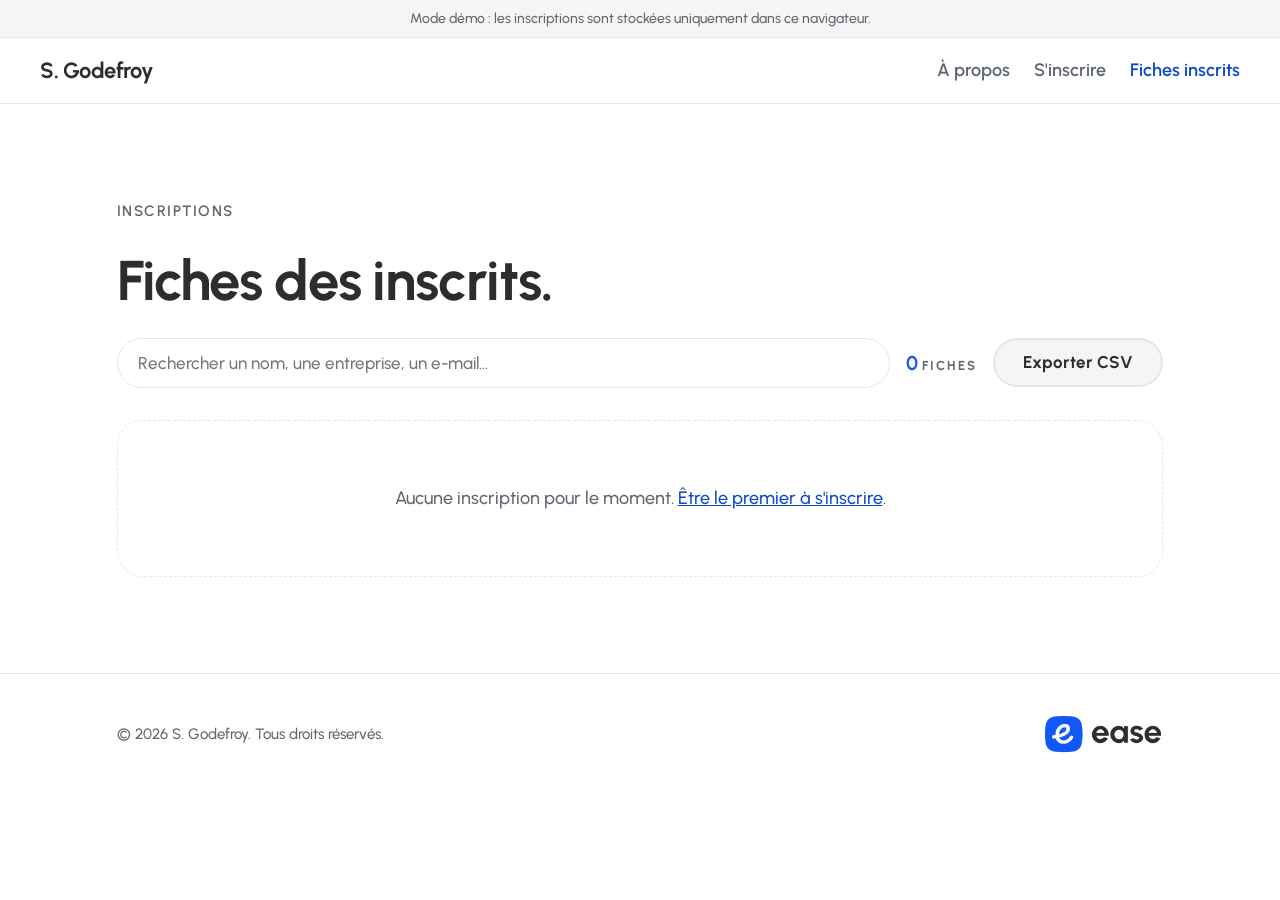
==== fiches.html @ 8499030e "Formulaire d'inscription, page des fiches et charte EASE Co-Authored-By: Claude Opus 5.5 <noreply@an" ====
<!DOCTYPE html>
<html lang="fr">
<head>
  <meta charset="UTF-8">
  <meta name="viewport" content="width=device-width, initial-scale=1.0">
  <title>S. Godefroy — Fiches des inscrits</title>
  <meta name="robots" content="noindex, nofollow">
  <link rel="icon" type="image/png" href="assets/ease-symbole.png">
  <link rel="preconnect" href="https://fonts.googleapis.com">
  <link rel="preconnect" href="https://fonts.gstatic.com" crossorigin>
  <link href="https://fonts.googleapis.com/css2?family=Urbanist:wght@500;600;700&display=swap" rel="stylesheet">
  <link rel="stylesheet" href="style.css">
</head>
<body>
  <header class="site-header">
    <div class="container nav">
      <a href="index.html" class="logo">S. Godefroy</a>
      <nav class="nav-links">
        <a href="index.html#apropos">À propos</a>
        <a href="index.html#inscription">S'inscrire</a>
        <a href="fiches.html" aria-current="page">Fiches inscrits</a>
      </nav>
    </div>
  </header>

  <main class="section">
    <div class="container">
      <p class="eyebrow">Inscriptions</p>
      <h2>Fiches des inscrits.</h2>

      <div class="toolbar">
        <input type="search" id="search" placeholder="Rechercher un nom, une entreprise, un e-mail…" aria-label="Rechercher">
        <span><span class="count" id="count">0</span> <span class="label">fiches</span></span>
        <button class="btn btn-secondary" id="export">Exporter CSV</button>
      </div>

      <div id="fiches" class="fiches" aria-live="polite"></div>
    </div>
  </main>

  <footer class="site-footer">
    <div class="container footer-inner">
      <p>© <span id="year"></span> S. Godefroy. Tous droits réservés.</p>
      <img src="assets/ease-signature.png" alt="ease" class="footer-logo">
    </div>
  </footer>

  <script src="config.js"></script>
  <script src="storage.js"></script>
  <script>
    const grid = document.getElementById('fiches');
    const count = document.getElementById('count');
    const search = document.getElementById('search');
    let all = [];

    const esc = s => String(s ?? '').replace(/[&<>"']/g, c => ({'&':'&amp;','<':'&lt;','>':'&gt;','"':'&quot;',"'":'&#39;'}[c]));
    const initials = f => ((f.prenom || '')[0] || '') + ((f.nom || '')[0] || '');
    const fmtDate = d => d ? new Date(d).toLocaleString('fr-FR', { dateStyle: 'long', timeStyle: 'short' }) : '';

    function card(f) {
      const rows = [
        ['E-mail', f.email ? `<a href="mailto:${esc(f.email)}">${esc(f.email)}</a>` : ''],
        ['Téléphone', f.telephone ? `<a href="tel:${esc(f.telephone)}">${esc(f.telephone)}</a>` : ''],
        ['Fonction', esc(f.fonction)]
      ].filter(r => r[1]);
      return `
        <article class="fiche">
          <div class="fiche-head">
            <div class="avatar">${esc(initials(f).toUpperCase())}</div>
            <div>
              <h3>${esc(f.prenom)} ${esc(f.nom)}</h3>
              ${f.entreprise ? `<div class="org">${esc(f.entreprise)}</div>` : ''}
            </div>
          </div>
          ${f.participation ? `<span class="tag">${esc(f.participation)}</span>` : ''}
          <dl>${rows.map(r => `<dt>${r[0]}</dt><dd>${r[1]}</dd>`).join('')}</dl>
          ${f.message ? `<div class="note">${esc(f.message)}</div>` : ''}
          <div class="fiche-date">Inscrit le ${esc(fmtDate(f.created_at))}</div>
        </article>`;
    }

    function render() {
      const q = search.value.trim().toLowerCase();
      const list = q ? all.filter(f =>
        ['prenom','nom','email','entreprise','fonction','participation'].some(k => (f[k] || '').toLowerCase().includes(q))
      ) : all;
      count.textContent = list.length;
      grid.innerHTML = list.length
        ? list.map(card).join('')
        : `<div class="empty" style="grid-column:1/-1">${all.length ? 'Aucune fiche ne correspond à la recherche.' : 'Aucune inscription pour le moment. <a href="index.html#inscription" style="color:var(--color-primary-text)">Être le premier à s\'inscrire</a>.'}</div>`;
    }

    function exportCsv() {
      const cols = ['created_at','prenom','nom','email','telephone','entreprise','fonction','participation','message'];
      const q = v => '"' + String(v ?? '').replace(/"/g, '""') + '"';
      const csv = '﻿' + [cols.join(';'), ...all.map(f => cols.map(c => q(f[c])).join(';'))].join('\n');
      const a = document.createElement('a');
      a.href = URL.createObjectURL(new Blob([csv], { type: 'text/csv;charset=utf-8' }));
      a.download = 'inscriptions.csv';
      a.click();
    }

    search.addEventListener('input', render);
    document.getElementById('export').addEventListener('click', exportCsv);

    Inscriptions.list()
      .then(list => { all = list; render(); })
      .catch(err => { grid.innerHTML = `<div class="empty" style="grid-column:1/-1">${esc(err.message)}</div>`; });
  </script>
</body>
</html>
---- style.css ----
/* Charte EASE — Design System v1.0
   Urbanist, une seule primaire (#1158F5), aucun dégradé, une seule ombre. */
:root {
  --color-primary: #1158F5;
  --color-primary-text: #0E48C9;
  --color-primary-dark: #0B3CA6;
  --color-ink: #2D2D2E;
  --color-gray-text: #5E6670;
  --color-gray-bg: #F5F5F5;
  --color-border: #E2E7ED;
  --color-alert: #E14B3A;
  --color-white: #FFFFFF;

  --font-family: 'Urbanist', -apple-system, BlinkMacSystemFont, sans-serif;
  --radius-card: 26px;
  --radius-block: 18px;
  --radius-principle: 14px;
  --radius-pill: 999px;
  --shadow-card: 0 18px 50px rgba(31, 31, 31, 0.06);

  --timing-entry: cubic-bezier(0.33, 1, 0.68, 1);
  --timing-micro: cubic-bezier(0.4, 0, 0.2, 1);
}

* { box-sizing: border-box; margin: 0; padding: 0; }
html { scroll-behavior: smooth; }

body {
  font-family: var(--font-family);
  font-weight: 500;
  background: var(--color-white);
  color: var(--color-ink);
  line-height: 1.5;
  font-size: 18px;
}

.container { width: 100%; max-width: 1200px; margin: 0 auto; padding: 0 clamp(16px, 6vw, 120px); }
.narrow { max-width: 800px; }

h1, h2, h3 { font-weight: 700; color: var(--color-ink); }
p { max-width: 66ch; }

/* Eyebrow + label : seules majuscules autorisées, toujours en gris */
.eyebrow {
  text-transform: uppercase; letter-spacing: 0.10em; font-weight: 600;
  color: var(--color-gray-text); font-size: 15px; margin-bottom: 12px;
}
.label {
  text-transform: uppercase; letter-spacing: 0.16em; font-weight: 700;
  color: var(--color-gray-text); font-size: 13px;
}

/* En-tête */
.site-header {
  position: sticky; top: 0; z-index: 10;
  background: var(--color-white);
  border-bottom: 1px solid var(--color-border);
}
.nav { display: flex; justify-content: space-between; align-items: center; padding: 16px 0; gap: 16px; }
.logo { font-weight: 700; font-size: 22px; letter-spacing: -0.02em; color: var(--color-ink); text-decoration: none; }
.nav-links { display: flex; gap: 24px; align-items: center; flex-wrap: wrap; }
.nav-links a { color: var(--color-gray-text); text-decoration: none; font-weight: 600; transition: color .2s var(--timing-micro); }
.nav-links a:hover, .nav-links a[aria-current="page"] { color: var(--color-primary-text); }

/* Hero */
.hero { padding: clamp(64px, 12vw, 140px) 0 clamp(56px, 10vw, 120px); }
.hero h1 {
  font-size: clamp(44px, 9vw, 116px);
  line-height: 1.16; letter-spacing: -0.03em; margin-bottom: 24px;
}
.hero h1 .accent { color: var(--color-primary); }
.lead { font-size: clamp(20px, 2.4vw, 26px); color: var(--color-gray-text); margin-bottom: 40px; line-height: 1.4; }
.actions { display: flex; gap: 16px; flex-wrap: wrap; }

/* Boutons */
.btn {
  display: inline-flex; align-items: center; justify-content: center;
  padding: 14px 28px; border-radius: var(--radius-pill);
  font: 700 17px/1 var(--font-family); text-decoration: none; cursor: pointer;
  border: 2px solid transparent;
  transition: background .2s var(--timing-micro), transform .2s var(--timing-micro);
}
.btn:hover { transform: translateY(-2px); }
.btn-primary { background: var(--color-primary); color: var(--color-white); }
.btn-primary:hover { background: var(--color-primary-dark); }
.btn-secondary { background: var(--color-gray-bg); color: var(--color-ink); border-color: var(--color-border); }
.btn-ghost { background: transparent; color: var(--color-primary-text); border-color: var(--color-primary); }
.btn:disabled { opacity: .6; cursor: wait; transform: none; }

/* Sections */
.section { padding: clamp(56px, 9vw, 96px) 0; scroll-margin-top: 72px; }
.section.alt { background: var(--color-gray-bg); }
.section h2 {
  font-size: clamp(32px, 5vw, 56px); line-height: 1.2; letter-spacing: -0.02em; margin-bottom: 24px;
}
.section p { color: var(--color-gray-text); margin-bottom: 24px; }

/* Cartes */
.cards { display: grid; grid-template-columns: repeat(auto-fit, minmax(260px, 1fr)); gap: 24px; }
.card {
  background: var(--color-white); border: 1px solid var(--color-border);
  border-radius: var(--radius-card); padding: 40px 32px;
}
.card h3 { font-size: 24px; letter-spacing: -0.02em; margin: 16px 0 8px; }
.card p { margin: 0; }
.pastille {
  display: inline-flex; align-items: center; justify-content: center;
  width: 46px; height: 46px; border-radius: var(--radius-principle);
  background: var(--color-primary); color: var(--color-white); font-weight: 700; font-size: 20px;
}

/* Formulaire */
.form-card {
  background: var(--color-white); border: 2px solid var(--color-primary);
  border-radius: var(--radius-card); padding: clamp(28px, 5vw, 52px) clamp(24px, 5vw, 64px);
  box-shadow: var(--shadow-card);
}
.form-grid { display: grid; grid-template-columns: 1fr 1fr; gap: 24px; }
.field { display: flex; flex-direction: column; gap: 8px; }
.field.full { grid-column: 1 / -1; }
.field label { font-weight: 600; font-size: 16px; color: var(--color-ink); }
.field .req { color: var(--color-primary-text); }
.field input, .field select, .field textarea {
  font: 500 17px/1.4 var(--font-family); color: var(--color-ink);
  padding: 14px 16px; border: 1px solid var(--color-border); border-radius: 14px;
  background: var(--color-white); transition: border-color .2s var(--timing-micro);
}
.field textarea { min-height: 120px; resize: vertical; }
.field input:focus, .field select:focus, .field textarea:focus {
  outline: none; border-color: var(--color-primary); box-shadow: 0 0 0 3px rgba(17, 88, 245, .15);
}
.field input:user-invalid, .field select:user-invalid { border-color: var(--color-alert); }
.checkbox { flex-direction: row; align-items: flex-start; gap: 12px; }
.checkbox input { width: 20px; height: 20px; margin-top: 3px; accent-color: var(--color-primary); flex-shrink: 0; }
.checkbox label { font-weight: 500; color: var(--color-gray-text); font-size: 15px; }
.form-footer { display: flex; align-items: center; gap: 24px; margin-top: 32px; flex-wrap: wrap; }
.form-note { font-size: 14px; color: var(--color-gray-text); margin: 0 !important; }

.message {
  margin-top: 24px; padding: 16px 20px; border-radius: 14px; font-weight: 600; display: none;
}
.message.ok { display: block; background: var(--color-gray-bg); color: var(--color-primary-text); border: 1px solid var(--color-border); }
.message.error { display: block; background: rgba(225, 75, 58, .1); color: var(--color-ink); border: 1px solid var(--color-alert); }

/* Bandeau mode démo */
.demo-banner {
  background: var(--color-gray-bg); border-bottom: 1px solid var(--color-border);
  color: var(--color-gray-text); font-size: 14px; text-align: center; padding: 8px 16px;
}

/* Page fiches */
.toolbar { display: flex; gap: 16px; align-items: center; flex-wrap: wrap; margin-bottom: 32px; }
.toolbar input {
  flex: 1; min-width: 220px; font: 500 17px var(--font-family); padding: 14px 20px;
  border: 1px solid var(--color-border); border-radius: var(--radius-pill); color: var(--color-ink);
}
.toolbar input:focus { outline: none; border-color: var(--color-primary); }
.count { font-weight: 700; color: var(--color-primary); font-size: 20px; }

.fiches { display: grid; grid-template-columns: repeat(auto-fill, minmax(320px, 1fr)); gap: 24px; }
.fiche {
  background: var(--color-white); border: 1px solid var(--color-border);
  border-radius: var(--radius-card); padding: 32px;
  display: flex; flex-direction: column; gap: 16px;
}
.fiche-head { display: flex; gap: 16px; align-items: center; }
.avatar {
  width: 52px; height: 52px; border-radius: var(--radius-principle);
  background: var(--color-primary); color: var(--color-white);
  display: flex; align-items: center; justify-content: center; font-weight: 700; font-size: 20px; flex-shrink: 0;
}
.fiche h3 { font-size: 22px; letter-spacing: -0.02em; line-height: 1.2; }
.fiche .org { color: var(--color-gray-text); font-size: 15px; }
.fiche dl { display: grid; grid-template-columns: auto 1fr; gap: 6px 16px; font-size: 15px; }
.fiche dt { color: var(--color-gray-text); }
.fiche dd { overflow-wrap: anywhere; }
.fiche dd a { color: var(--color-primary-text); }
.fiche .note { background: var(--color-gray-bg); border-radius: 14px; padding: 14px 16px; font-size: 15px; color: var(--color-ink); }
.tag {
  align-self: flex-start; border: 2px solid var(--color-primary-text); color: var(--color-primary-text);
  border-radius: var(--radius-pill); padding: 4px 14px; font-weight: 700; font-size: 13px;
}
.fiche-date { font-size: 13px; color: var(--color-gray-text); margin-top: auto; }
.empty { text-align: center; padding: 64px 24px; border: 1px dashed var(--color-border); border-radius: var(--radius-card); color: var(--color-gray-text); }

/* Pied de page */
.site-footer { padding: 40px 0; border-top: 1px solid var(--color-border); }
.footer-inner { display: flex; justify-content: space-between; align-items: center; gap: 24px; flex-wrap: wrap; }
.footer-inner p { color: var(--color-gray-text); font-size: 15px; margin: 0; }
.footer-logo { width: 120px; height: auto; display: block; }

/* Animation d'entrée EASE */
.reveal { opacity: 0; transform: translateY(20px); transition: opacity .55s var(--timing-entry), transform .55s var(--timing-entry); }
.reveal.visible { opacity: 1; transform: none; }
@media (prefers-reduced-motion: reduce) {
  * { transition: none !important; scroll-behavior: auto !important; }
  .reveal { opacity: 1; transform: none; }
}

@media (max-width: 700px) {
  .form-grid { grid-template-columns: 1fr; }
  .nav { flex-direction: column; align-items: flex-start; }
  .fiches { grid-template-columns: 1fr; }
}
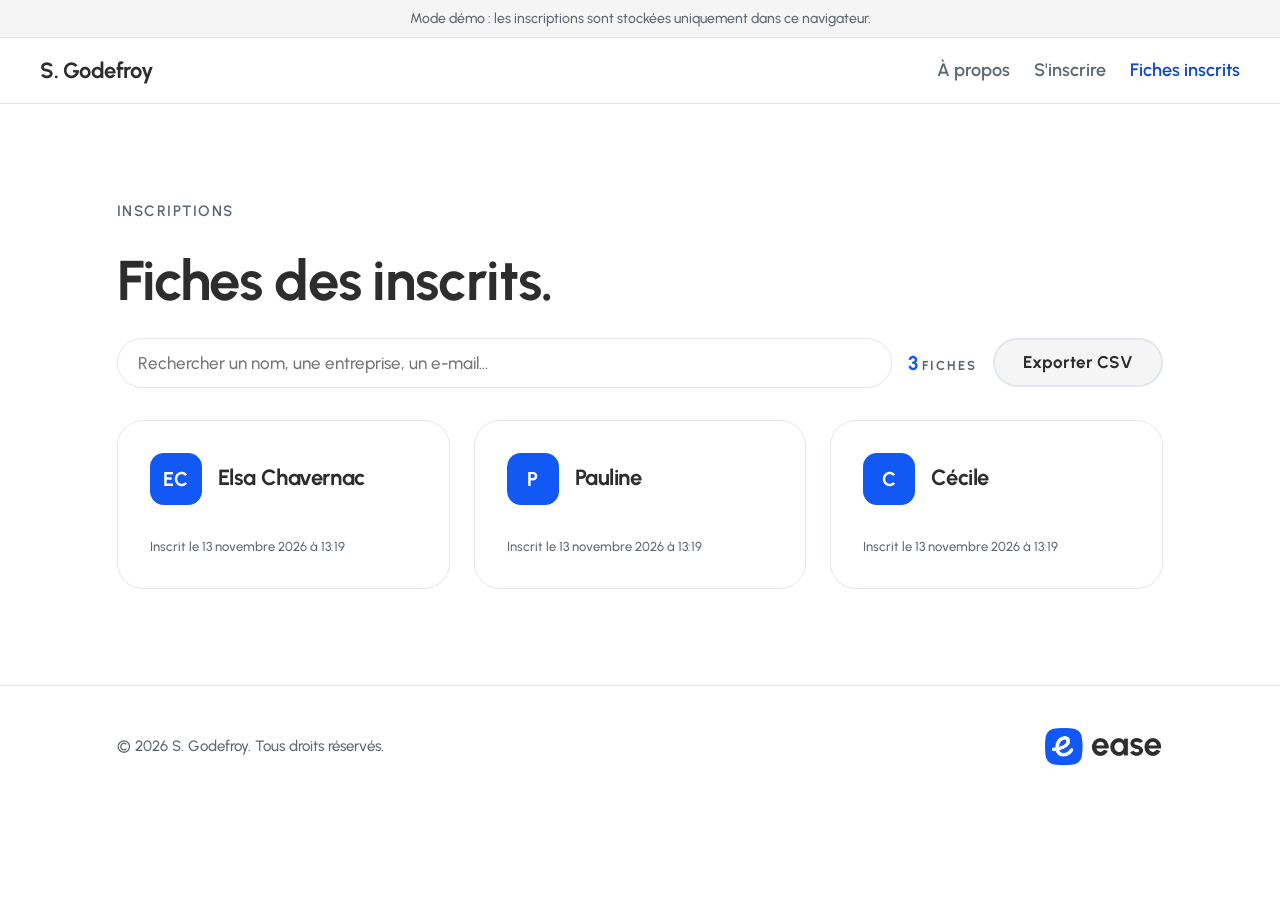
==== commit dd476c6f: "Ajout des fiches d'Elsa Chavernac, Pauline et Cécile Co-Authored-By: Claude Opus 5.5 <noreply@anthro" ====
--- a/fiches.html
+++ b/fiches.html
@@ -46,6 +46,7 @@
   </footer>
 
   <script src="config.js"></script>
+  <script src="fiches-initiales.js"></script>
   <script src="storage.js"></script>
   <script>
     const grid = document.getElementById('fiches');
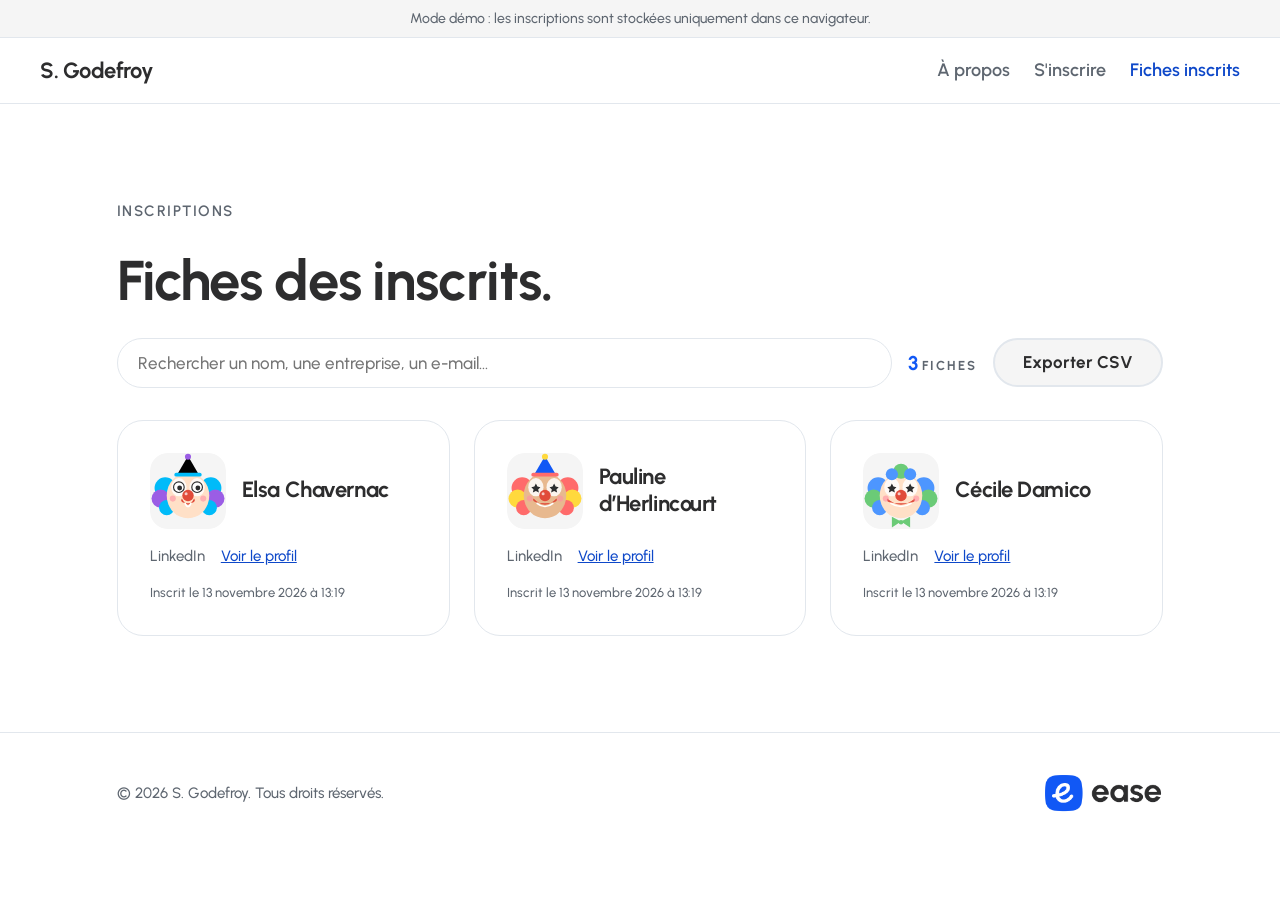
==== commit f4477695: "Avatars clowns illustrés, noms complets et liens LinkedIn sur les fiches Co-Authored-By: Claude Opus" ====
--- a/fiches.html
+++ b/fiches.html
@@ -47,6 +47,7 @@
 
   <script src="config.js"></script>
   <script src="fiches-initiales.js"></script>
+  <script src="clown.js"></script>
   <script src="storage.js"></script>
   <script>
     const grid = document.getElementById('fiches');
@@ -62,12 +63,13 @@
       const rows = [
         ['E-mail', f.email ? `<a href="mailto:${esc(f.email)}">${esc(f.email)}</a>` : ''],
         ['Téléphone', f.telephone ? `<a href="tel:${esc(f.telephone)}">${esc(f.telephone)}</a>` : ''],
-        ['Fonction', esc(f.fonction)]
+        ['Fonction', esc(f.fonction)],
+        ['LinkedIn', /^https:\/\/([a-z]+\.)?linkedin\.com\//.test(f.linkedin || '') ? `<a href="${esc(f.linkedin)}" target="_blank" rel="noopener">Voir le profil</a>` : '']
       ].filter(r => r[1]);
       return `
         <article class="fiche">
           <div class="fiche-head">
-            <div class="avatar">${esc(initials(f).toUpperCase())}</div>
+            <div class="avatar avatar-clown" title="${esc(initials(f).toUpperCase())}">${clownAvatar(f.id || (f.prenom + f.nom + f.email))}</div>
             <div>
               <h3>${esc(f.prenom)} ${esc(f.nom)}</h3>
               ${f.entreprise ? `<div class="org">${esc(f.entreprise)}</div>` : ''}
--- a/style.css
+++ b/style.css
@@ -169,6 +169,8 @@
   background: var(--color-primary); color: var(--color-white);
   display: flex; align-items: center; justify-content: center; font-weight: 700; font-size: 20px; flex-shrink: 0;
 }
+.avatar-clown { width: 76px; height: 76px; background: none; padding: 0; overflow: hidden; border-radius: 18px; }
+.avatar-clown svg { width: 100%; height: 100%; display: block; }
 .fiche h3 { font-size: 22px; letter-spacing: -0.02em; line-height: 1.2; }
 .fiche .org { color: var(--color-gray-text); font-size: 15px; }
 .fiche dl { display: grid; grid-template-columns: auto 1fr; gap: 6px 16px; font-size: 15px; }
